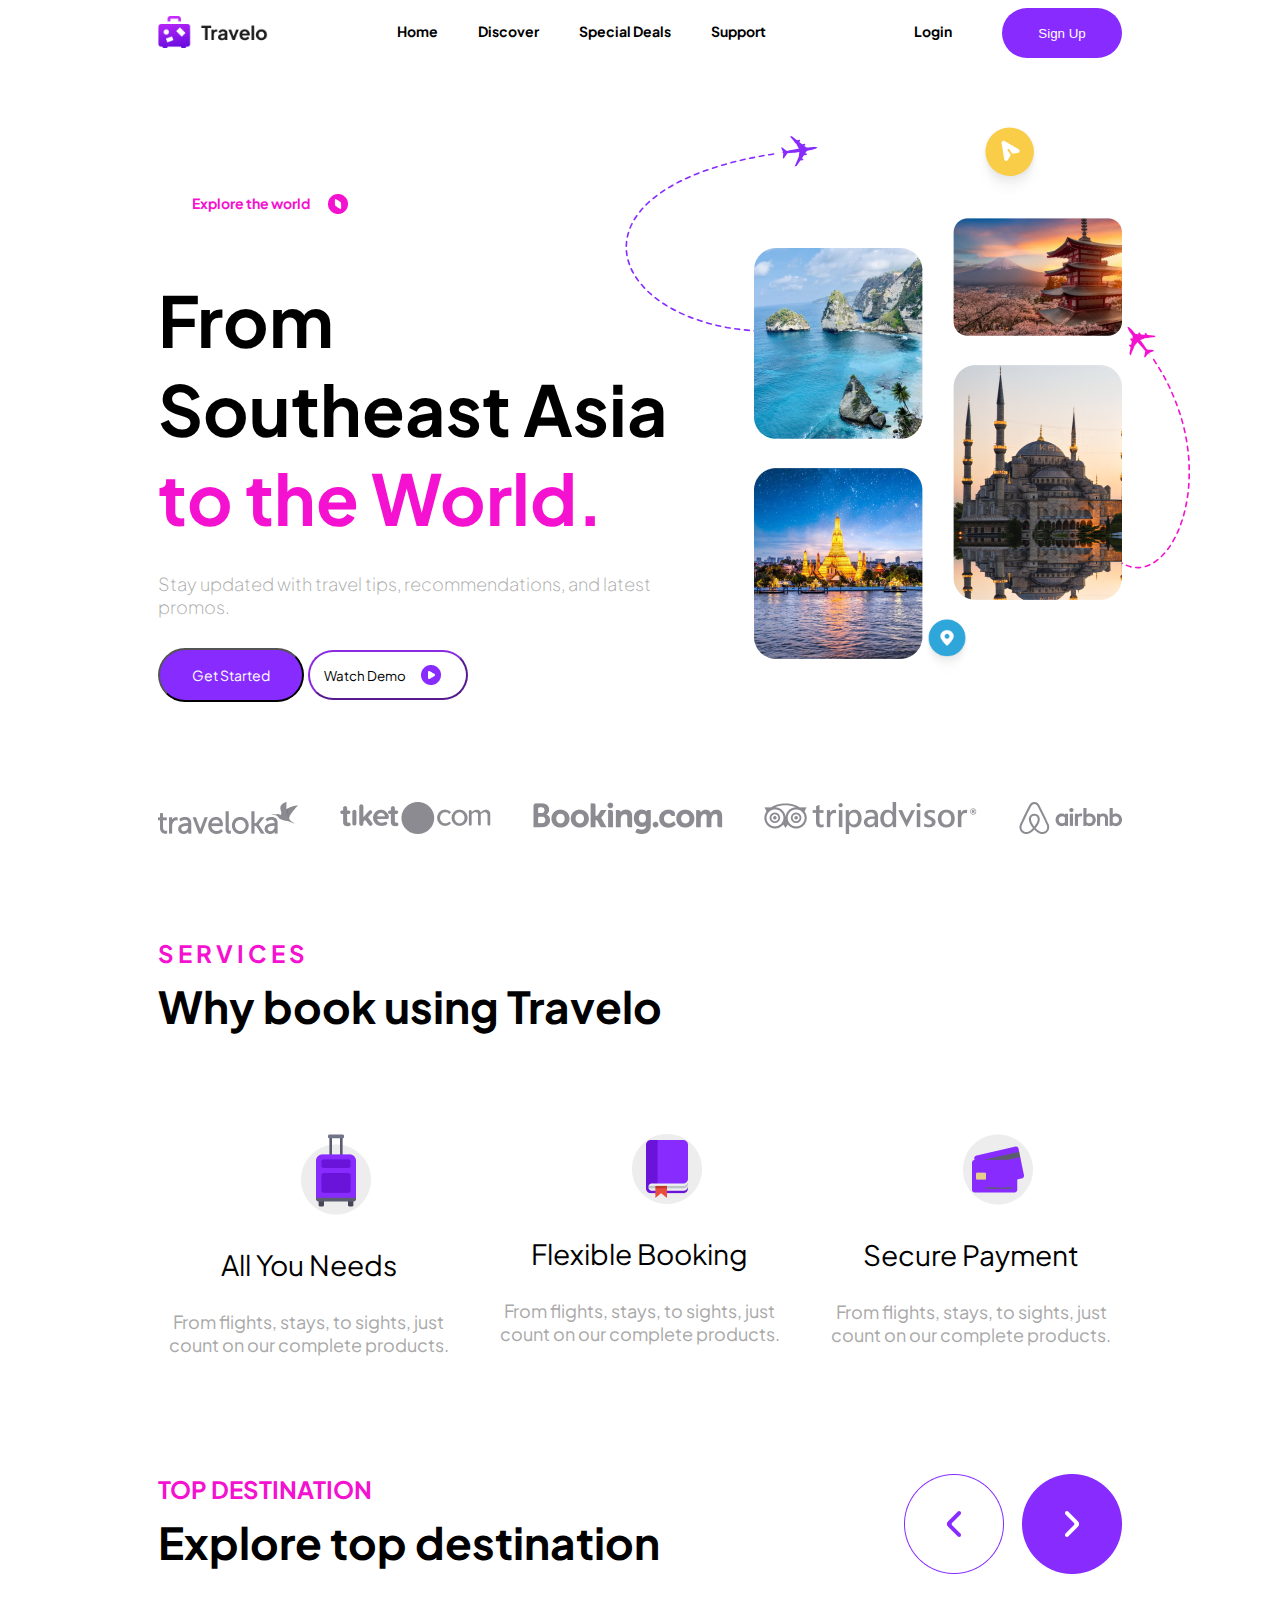
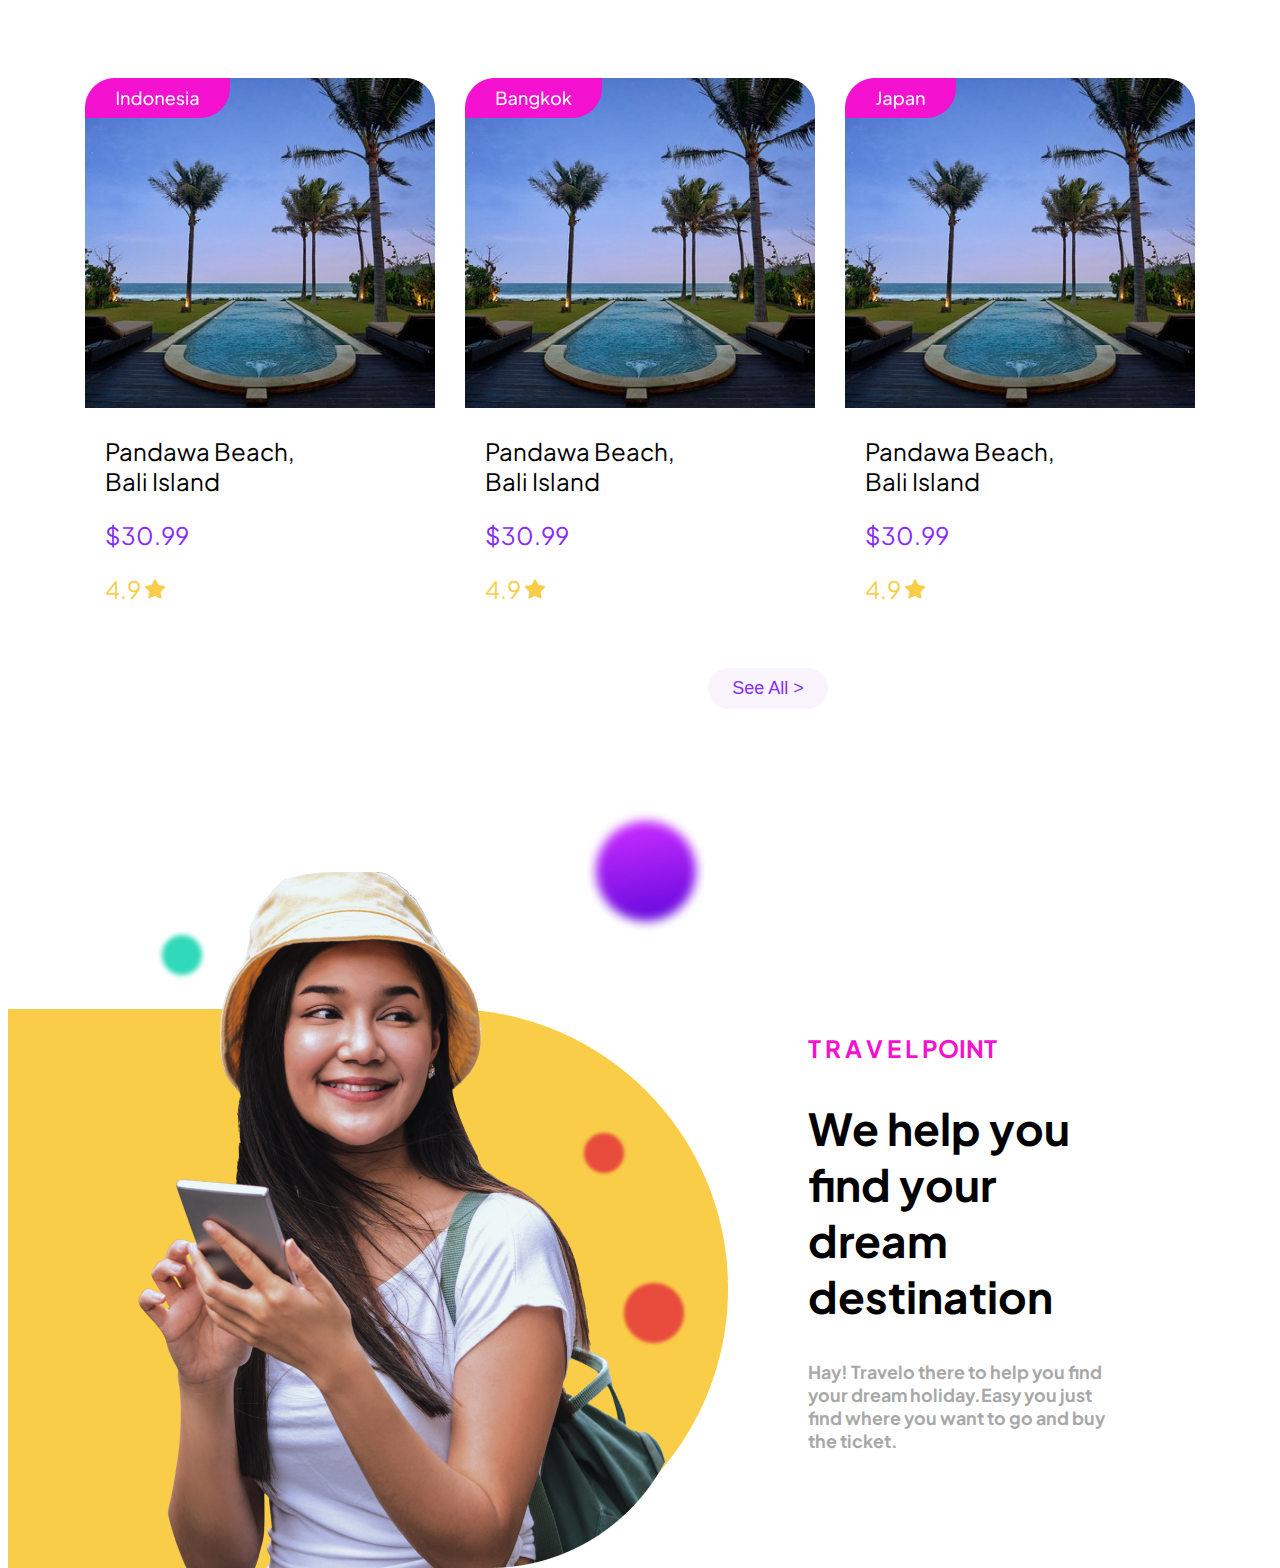
==== travaelo.html @ aadd6013 "first commit" ====
<!DOCTYPE html>

<html>

 <head>


  <link rel="preconnect" href="https://fonts.googleapis.com">
  <link rel="preconnect" href="https://fonts.gstatic.com" crossorigin>
  <link href="https://fonts.googleapis.com/css2?family=Plus+Jakarta+Sans:wght@500;600;700&display=swap" rel="stylesheet">

  <link rel="stylesheet" href="header.css">
  <link rel="stylesheet" href="first.css">


  <style>

    p{

      font-family: Plus Jakarta Sans;
    }


    

.img4{

margin-bottom: 25px;


}

.img5{

margin-bottom: 25px;
}

.box-imgs{

display: flex;
flex-direction: row;
position: relative;

}

.box{

display: flex;
flex-direction: row;
align-items: stretch;
justify-content: space-between;
margin-left: 150px;
margin-right: 150px;
margin-bottom: 100px;

}

.rect-right{

width: 169px;
margin-top: 40px;
margin-left: 30px;
z-index: 100;
}

.rect-left{

width: 169px;
margin-top: 70px;
z-index: 100;
}

.box-text{

display: flex;
flex-direction: column;
width: 535px;
}

.exp-the {
width: 219px;
height: 50px;
border-radius: 30px;
background-color: white;
font-family: Plus Jakarta Sans;
font-size: 14px;
color: rgba(244, 17, 207, 1);
padding-right: 40px;
font-weight: bold;
border-color: white;
border: none;
position: relative

 
}


.exp-img{
position: absolute;
padding-left: 170px;
padding-top: 16px;


}

.from-title{
font-family: Plus Jakarta Sans;
font-size: 70px;
margin-bottom: 0px;
}

.tay-text{
font-family: Plus Jakarta Sans;
font-size: 18px;
font-weight: 100;
color: rgba(168, 168, 168, 1);

}

.get-butt{
font-family: Plus Jakarta Sans;

color: white;
background-color: rgba(135, 43, 255, 1);
padding-top: 16px;
padding-bottom: 16px;
padding-left: 32px;
padding-right: 32px;
border-radius: 30px;
font-size: 14px;

}

.watch-butt{
font-family: Plus Jakarta Sans;

width: 160px;
height: 50px;
padding-right: 60px;
padding-left: 14px;
border-color: blueviolet;
position: relative;
border-radius: 30px;
background-color: white;
color: black;


}

.watch-img{
position: absolute;
padding-right: 400px;
margin-top: -2px;
padding-left: 15px;
}

.world{

 color: rgba(244, 17, 207, 1);
 margin-top: 0px;
 margin-bottom: 0px;


}

.fly{

position: absolute;
width: 650px;
right: -130px;
bottom: -10px;
z-index: 0;
}

.position{
position: absolute;
width: 50px;
top: 440px;
right: 150px;

}











.nav-2{
  display: flex;
  flex-direction: row;
  margin-left: 150px;
  margin-right: 150px;
  justify-content: space-between;
  margin-bottom: 100px;

}

.nav-3{
  margin-left: 150px;
  margin-right: 150px;
}
.services{
  font-family: Plus Jakarta Sans;
  color: rgba(244, 17, 207, 1);
  font-size: 24px;
  margin-bottom: 10px;


}
.book{
  font-family: Plus Jakarta Sans;
  font-size: 44px;
  margin-top: 0px;

}

.containers{
  display: flex;
  flex-direction: row;
  margin-right: 150px;
  margin-left: 150px;
  justify-content: center;
  align-items: stretch;
  background-color: white;
  margin-top: 100px;
}

.container-2{
  margin-right: 30px;
  margin-left: 30px;
}

.p1{
  font-size: 28px;
  text-align: center;
}
.p2{
  font-size: 18px;
  color: rgba(168, 168, 168, 1);
  text-align: center;

}
.im1{
  margin-left: 142.5px;
}
.nav-4{
  display: flex;
  flex-direction: row;
  justify-content: space-between;
  margin-right: 150px;
  margin-left: 150px;
  margin-top: 100px;
}
.top{
  font-family: Plus Jakarta Sans;
  font-size: 24px;
  color:rgba(244, 17, 207, 1);
  margin-top: 0px;
  margin-bottom: 10px;
}
.explore{
  font-family: Plus Jakarta Sans;
  font-size: 44px;
  margin-top: 0px;
  margin-bottom: 0px;
}

.p3{
  font-size: 24px;
  text-align: start;
  margin-right: 133.9px;
  margin-left: 20px;
  
}
.p4{
  font-size: 24px;
  color:  rgba(135, 43, 255, 1);
  margin-left: 20px;


}
.p5{
  color:  rgba(250, 205, 73, 1);
  position: relative;
  font-size: 24px;
  margin-left: 20px;

}

.See-all{
  
  color:rgba(135, 43, 255, 1);
  background-color: rgba(249, 244, 255, 1);
  width: 120px;
  padding-top: 10px;
  padding-bottom: 10px;
  padding-right: 10px;
  padding-left: 10px;
  border-radius: 30px;
  margin-left: 550px;
  font-size: 18px;
  border: none;
}

.nav-5{
  margin-right: 150px;
  margin-left: 150px;
  margin-top: 40px;
  margin-bottom: 200px;
  
}



.middle-box{
  display: flex;
  flex-direction: row;
  margin-top: 300px;
}

.tssawer{
  position: relative;
  z-index: 1;
}
.tsswira-1{
  position: absolute;
  z-index: 1;
  top: -80px;
  right: -200px;
}
.tsswira-2{
  position: absolute;
  z-index: 1;
  top:-200px ;
  right:-700px ;
}


.tsswira-3{
  position: absolute;
  z-index: 1;
  top: -137px;
  right: -680px;
}

.tsswira-4{
  position: absolute;
  z-index: 1;
  top: 120px;
  right: -620px;
}
.tsswira-5{
  position: absolute;
  z-index: 1;
  top: 270px;
  right: -680px;
}


.tsswira-6{
  position: absolute;
  z-index: 0;
}

.paragraphe{
  z-index: 2;
  margin-right: 150PX;
  padding-left: 800px;
  top: -1000px;

}

.travel-point{
  font-family: Plus Jakarta Sans;
  font-size: 24px;
  color: rgba(244, 17, 207, 1);
}

.we-help{
  font-family: Plus Jakarta Sans;
  font-size: 44px;

}

.travelo-there{
  font-family: Plus Jakarta Sans;
  font-size: 17.84px;
  color: rgba(168, 168, 168, 1);

}








  </style>

 </head>


 <body>




  <nav class="nav"> 


    <div class="right">

      <img class="logo" src="New folder/Frame 1.png">

    </div>


    <div class="middle">

      <p class="p-middle">Home</p>
      <p class="p-middle">Discover</p>
      <p class="p-middle">Special Deals</p>
      <p class="p-middle">Support</p>

    </div>



    <div class="left">

      <p class="p-middle">Login</p>
      <button class="sign-button">Sign Up</button>

    </div>

  </nav>











    <div class="box">

      <div class="box-text">

        <button class="exp-the">Explore the world </button> 
        <img class="exp-img"  src="travelo/assets/images/Vector.png">

        <h1 class="from-title">From Southeast Asia <p class="world">to the World.</p> </h1>

        <h5 class="tay-text">Stay updated with travel tips, recommendations, and latest promos.</h2>

        <div>
          <button class="get-butt">Get Started</button>
          <button class="watch-butt">Watch Demo<img class="watch-img" src="travelo/assets/images/Vector (1).png"></button>
        </div>


      </div>

      <div class="box-imgs">

        <img class="fly" src="travelo/assets/images/Image 02.svg">
        <img class="position" src="travelo/assets/images/Maps.png">

        <div class="rect-left">
          <img class="img4" src="travelo/assets/images/Rectangle 4.png" >
          <img class="img3" src="travelo/assets/images/Rectangle 3.png" >
        </div>
       

        <div class="rect-right">
          <img class="img5" src="travelo/assets/images/Rectangle 5.png" >
          <img class="img2" src="travelo/assets/images/Rectangle 2.png" >
        </div>
  
      </div>

    </div>













    <nav class="nav-2">

      <div > <img src="travelo/assets/images/Traveloka.png" ></div>
      <div > <img src="travelo/assets/images/tiket.com.png" ></div>
      <div > <img src="travelo/assets/images/Booking.png" ></div>
      <div > <img src="travelo/assets/images/Tripadvisor.png" ></div>
      <div > <img src="travelo/assets/images/Airbnb.png" ></div>

    </nav>

    <nav class="nav-3">

      <h4 class="services">S E R V I C E S</h4>
      <h3 class="book">Why book using Travelo</h3>

    </nav>

    <div class="containers">

      <div class="container-1">
        <div><img class="im1" src="travelo/assets/images/Group 2.png"></div>
        <div class="div-p1"><p class="p1">All You Needs</p></div>
        <div class="div-p2"><p class="p2">From flights, stays, to sights, just count on our complete products.</p></div>
      </div>

      <div class="container-2">
        <div><img class="im1" src="travelo/assets/images/Group 3.png"></div>
        <div class="div-p1"><p class="p1">Flexible Booking</p></div>
        <div class="div-p2"><p class="p2">From flights, stays, to sights, just count on our complete products.</p></div>
      </div>

      <div>
        <div class="container-3"><img class="im1" src="travelo/assets/images/Group 4.png"></div>
        <div class="div-p1"><p class="p1">Secure Payment</p></div>
        <div class="div-p2"><p class="p2">From flights, stays, to sights, just count on our complete products.</p></div>
      </div>

    </div>


    <nav class="nav-4">

      <div>
        <h4 class="top">TOP DESTINATION</h4>
        <h3 class="explore">Explore top destination</h3>
      </div>

      <div> <img src="travelo/assets/images/Frame 19.png"></div>

    </nav>




    <div class="containers">

      <div class="">
        <div> <img class="" src="travelo/assets/images/Frame 24.png"> </div>
        <div> <p class="p3">Pandawa Beach, Bali Island</p> </div>
        <div> <p class="p4">$30.99</p> </div>
        <div> <p class="p5">4.9  <img class="nejma" src="travelo/assets/images/Vector9.png"></p></div>
      </div>

      <div class="container-2">
        <div><img class="" src="travelo/assets/images/Frame 24 (1).png"> </div>
        <div> <p class="p3">Pandawa Beach, Bali Island</p> </div>
        <div> <p class="p4">$30.99</p> </div>
        <div> <p class="p5">4.9  <span><img class="nejma" src="travelo/assets/images/Vector9.png"></span></p></div>

      </div>

      <div>
        <div> <img class="" src="travelo/assets/images/Frame 24 (2).png"> </div>
        <div> <p class="p3">Pandawa Beach, Bali Island</p> </div>
        <div> <p class="p4">$30.99</p> </div>
        <div> <p class="p5">4.9  <img class="nejma" src="travelo/assets/images/Vector9.png"></p></div>
        

      </div>

      

    </div>


    <nav class="nav-5"> 

      <button class="See-all">See All  &gt; </button>

    </nav>


    <div class="middle-box">

      <div class="tssawer">

        <img class="tsswira-1" src="travelo/assets/images/Ellipse 4.png">
        <img class="tsswira-2" src="travelo/assets/images/Ellipse 7.png">
        <img class="tsswira-3" src="travelo/assets/images/asian-woman-traveller-solo-travel-using-smartphone-isolated-cutout-transparent-background-png 1.png">
        <img class="tsswira-4" src="travelo/assets/images/Ellipse 5.png">
        <img class="tsswira-5" src="travelo/assets/images/Ellipse 6.png">
        <img class="tsswira-6" src="travelo/assets/images/Rectangle 7.png">

      </div>
        
      <div class="paragraphe">

        <h3 class="travel-point">T R A V E L  POINT </h3>
        <h2 class="we-help">We help you find your dream destination</h2>
        <h5 class="travelo-there">Hay! Travelo there to help you find your dream holiday.Easy you just find where you want to go and buy the     ticket.</h5>

      </div>

    </div>
    
   
  
  
   
  
  
 </body>



</html>
---- header.css ----
.nav{

  display: flex;
  flex-direction: row;
  justify-content: space-between;
  margin-bottom: 120px;

}

.middle{

  display: flex;
  flex-direction: row;
  justify-content: space-between;

}

.left{
  display: flex;
  flex-direction: row;
  margin-right: 150px;
}

.p-middle{
  margin-left: 20px;
  margin-right: 20px;
  font-size: 14px;
  font-weight: bold;
}

.right{
  margin-left: 150px;
}

.sign-button{
  background-color:  rgba(135, 43, 255, 1);
  border-radius: 30px;
  width: 120px;
  height: 50px;
  padding-left: 14px;
  padding-right: 14px;
  padding-bottom: 10px;
  padding-top: 10px;
  color: white;
  margin-left: 30px;
  border: none;

}

.logo{
  width: 110px;
  padding-top: 8px;
}
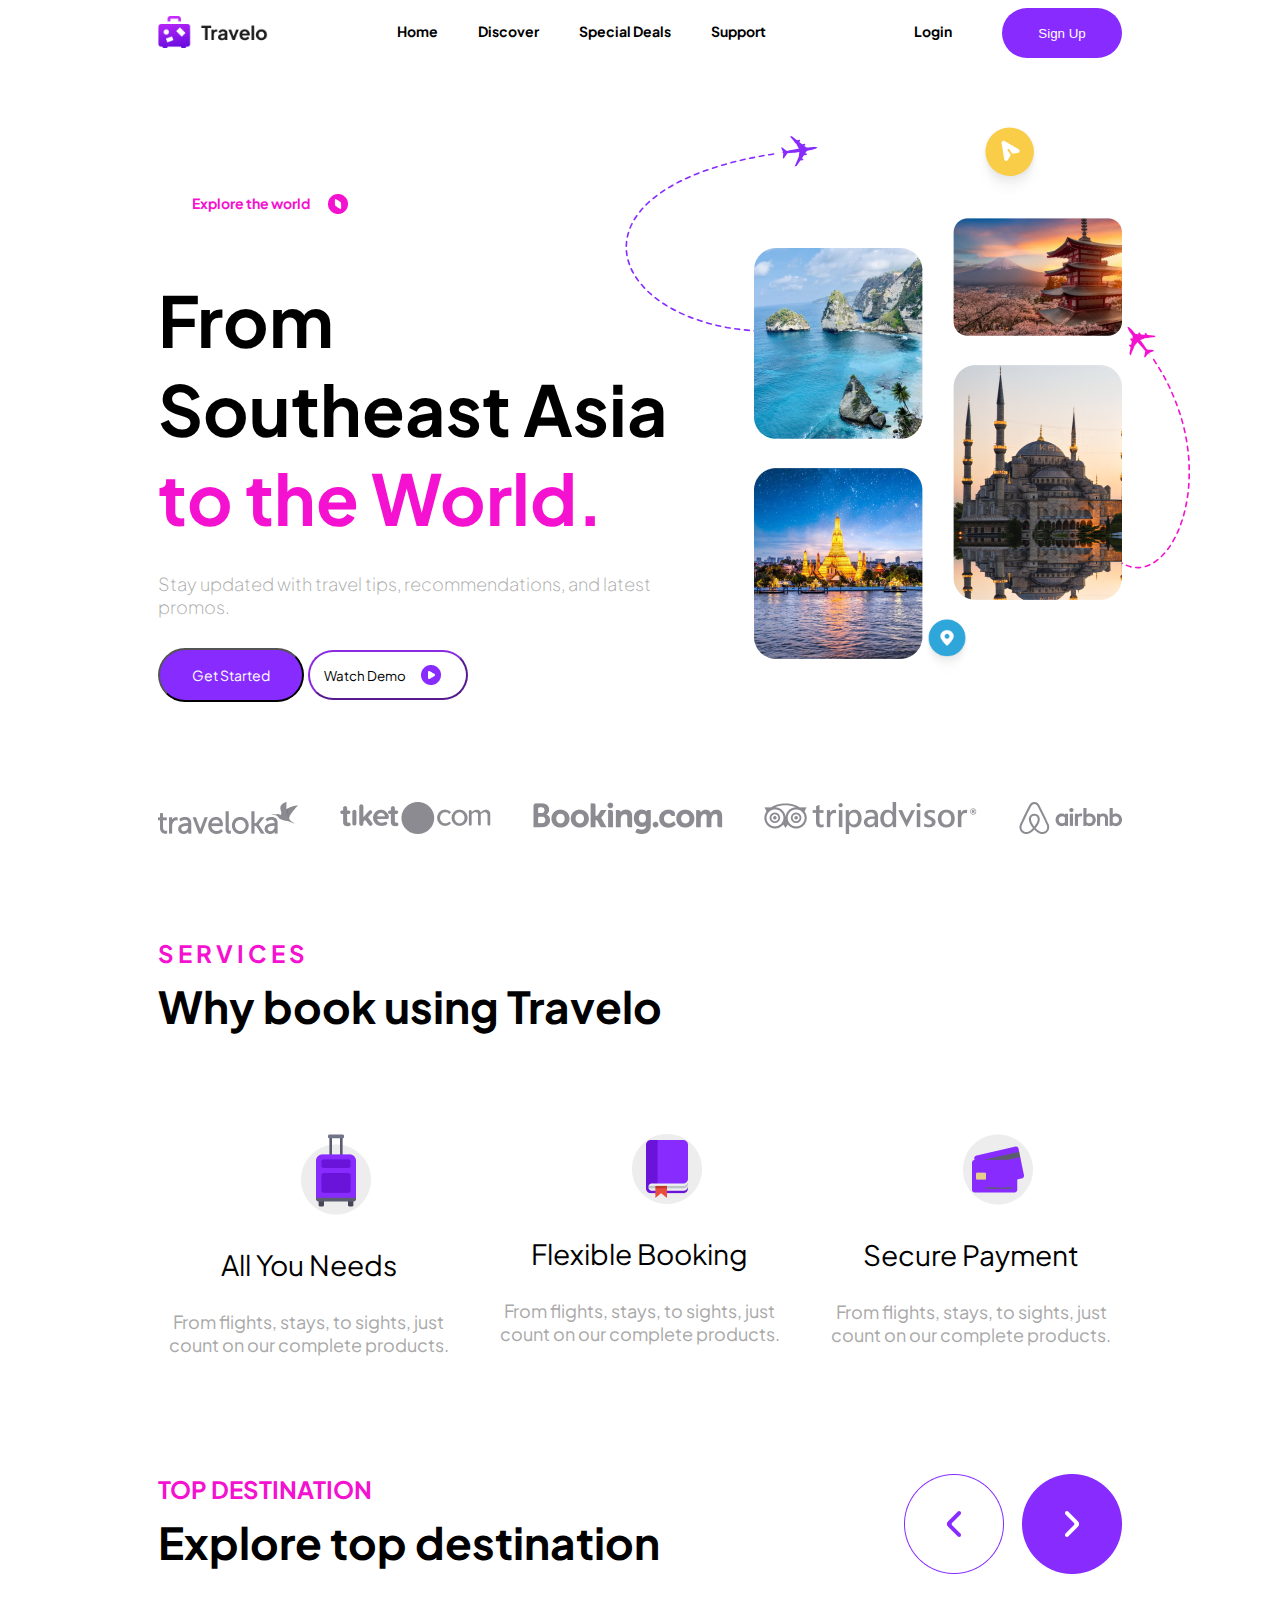
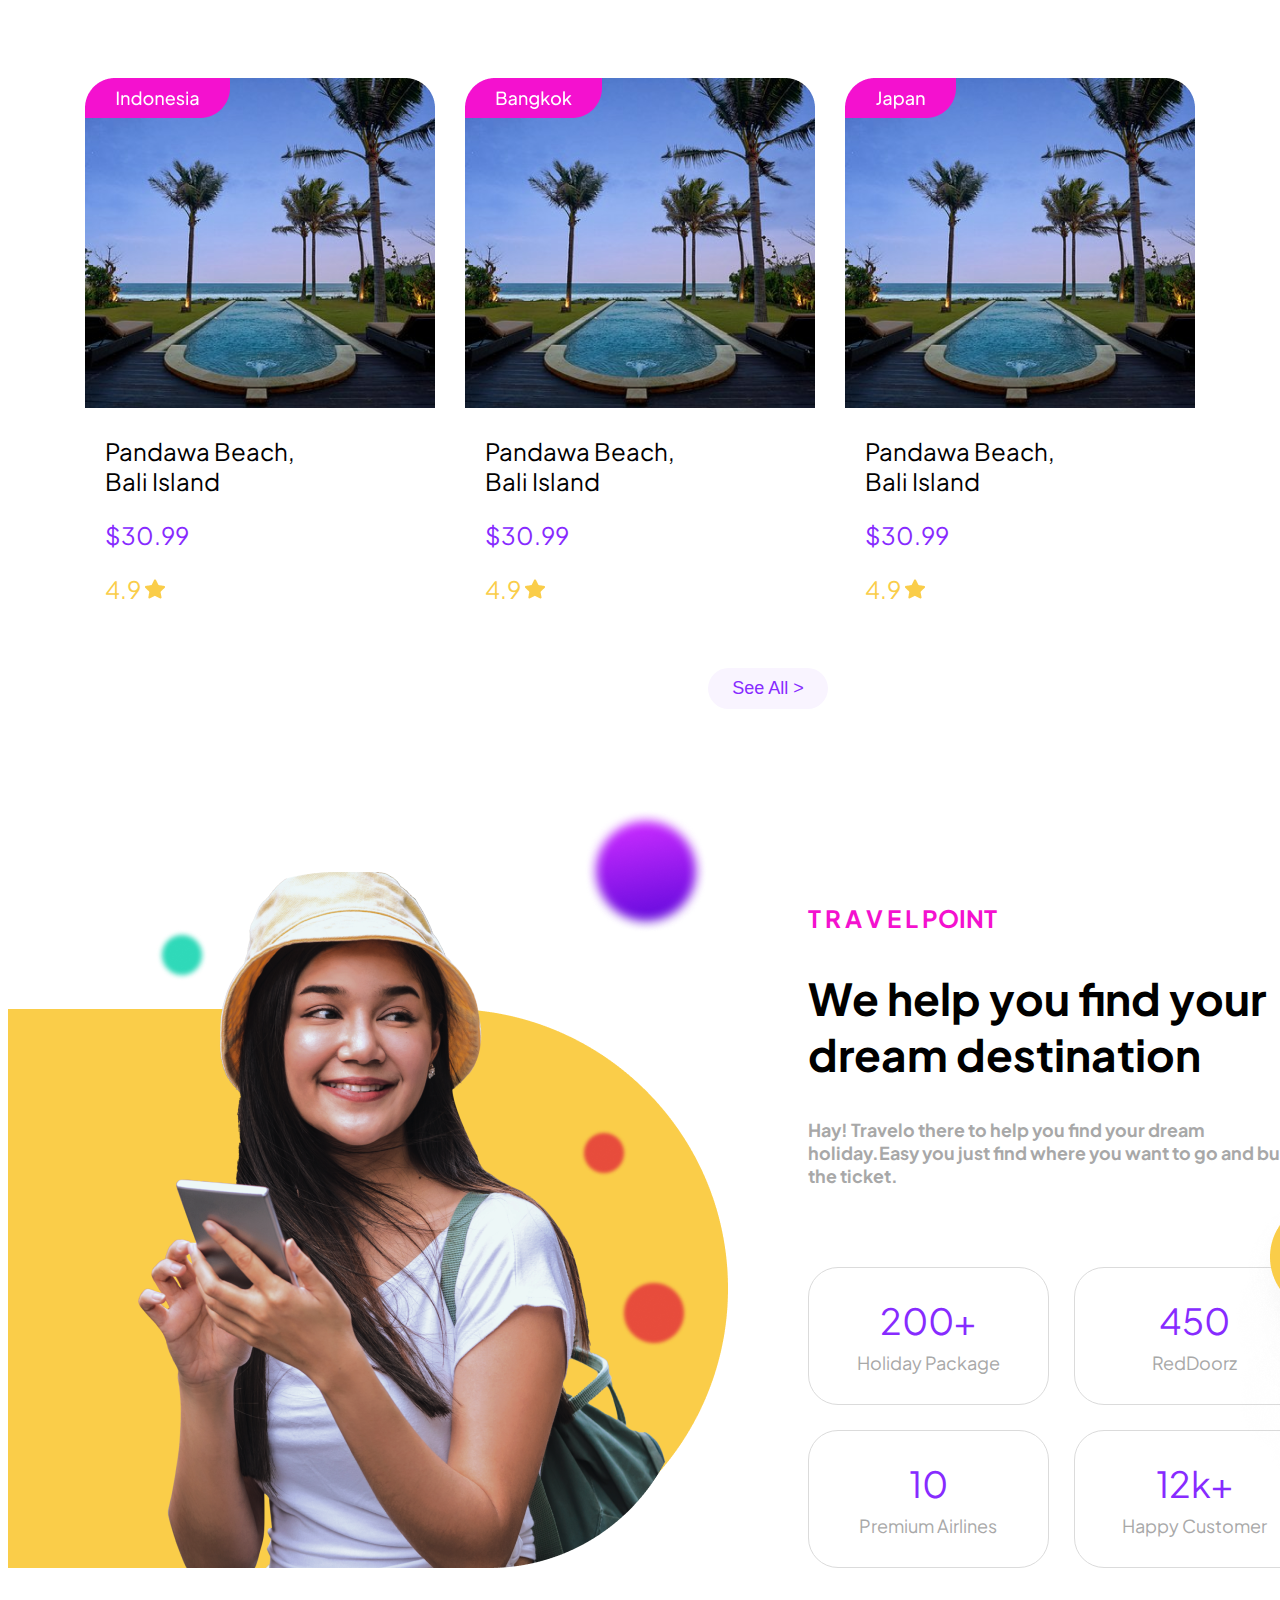
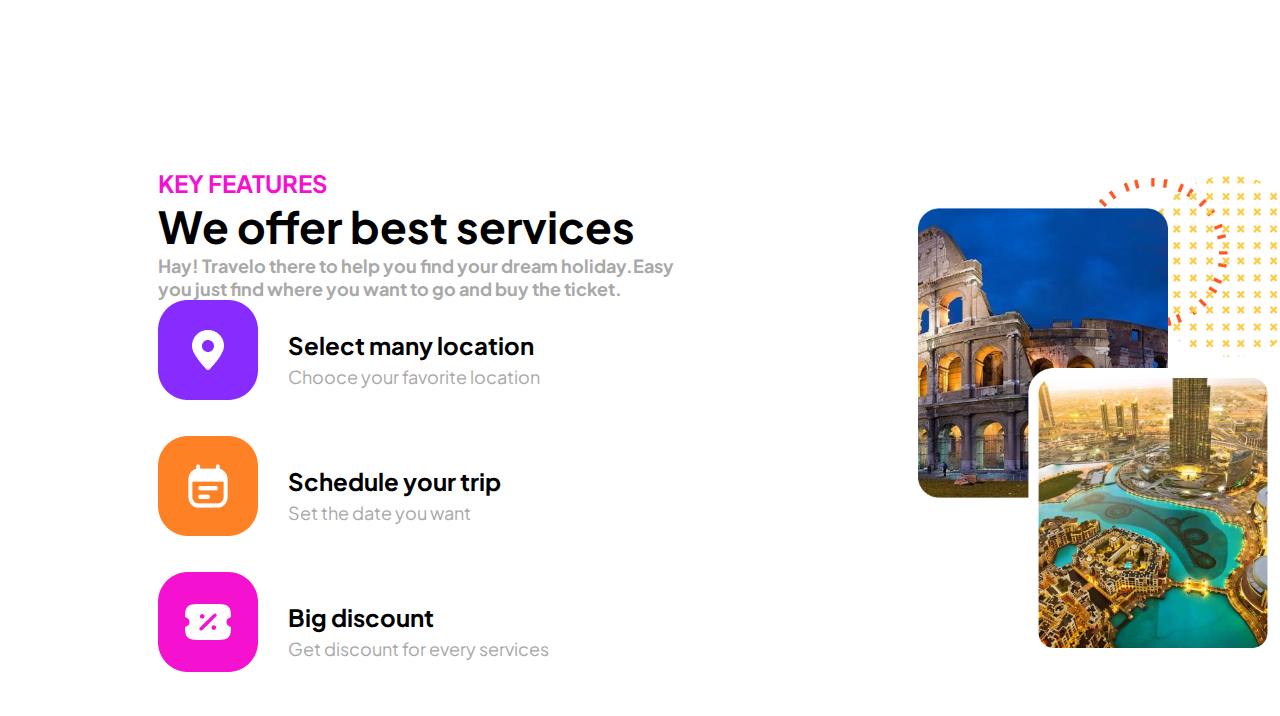
==== commit 9ee411c2: "commit" ====
--- a/travaelo.html
+++ b/travaelo.html
@@ -371,7 +371,7 @@
   z-index: 2;
   margin-right: 150PX;
   padding-left: 800px;
-  top: -1000px;
+  margin-top: -130px;
 
 }
 
@@ -394,6 +394,147 @@
 
 }
 
+.para-gap{
+  display: grid;
+  grid-template-columns: 1fr 1fr;
+  width: 506.8px;
+  column-gap: 25px;
+  row-gap: 25px;
+  border-color: aqua;
+  margin-top: 80px;
+  position: relative;
+
+  
+} 
+
+.number{
+  font-family: Plus Jakarta Sans;
+  color: rgba(135, 43, 255, 1);
+  font-size: 36px;
+  text-align: center;
+  margin-bottom: 8px;
+  margin-top: 30px;
+
+}
+
+.under-number{
+  font-family: Plus Jakarta Sans;
+  color: rgba(168, 168, 168, 1);
+  font-size: 18px;
+  text-align: center;
+  margin-top: 0px;
+  margin-bottom: 30px;
+
+}
+
+.border-color{
+ border: 1px solid;
+ border-radius: 30px;
+ border-color: rgb(219, 219, 219);
+}
+
+.frame-50{
+  position: absolute;
+  right: -150px;
+  top: -85px;
+}
+
+
+
+
+
+.middle-2-box{
+  display: flex;
+  flex-direction: row;
+  margin-left: 150px;
+  margin-top: 200px;
+}
+.middle-2-box-1{
+  width: 520px;
+  margin-right: 100px;
+}
+
+.offer{
+  display: flex;
+  flex-direction: row;
+  margin-bottom: 30px;
+}
+.first-offer{
+  font-size: 24px;
+  font-weight: bold;
+  margin-top: 30px;
+  margin-bottom: 5px;
+  text-align: start;
+
+}
+.second-offer{
+  font-size: 18px;
+  color: rgba(168, 168, 168, 1);
+  margin-top: 0px;
+  margin-left: 30px;
+  text-align: start;
+  margin-left: 0px;
+
+}
+.offer-img{
+  margin-right: 30px;
+}
+.key{
+  font-family: Plus Jakarta Sans;
+  color:  rgba(244, 17, 207, 1);
+  font-size: 24px;
+  margin-top: 0px;
+  margin-bottom: 0px;
+}
+.we{
+  font-family: Plus Jakarta Sans;
+  font-size: 44px;
+  margin-top: 0px;
+  margin-bottom: 0px;
+}
+.hay{
+  font-family: Plus Jakarta Sans;
+  color:  rgba(168, 168, 168, 1);
+  font-size: 18px;
+  margin-top: 0px;
+  margin-bottom: 0px;
+
+
+}
+
+
+.middle-2-box-2{
+  position: relative;
+}
+.group{
+position: absolute;
+right: -450px;
+top: 10px;
+width: 150px;
+}
+.clip{
+  position: absolute;
+  right:-580px ;
+  top: 0px;
+  width: 256px;
+
+}
+.rect-8{
+  position: absolute;
+  right: -390px;
+  top: 40px;
+  width: 250px;
+  height: 290px;
+
+}
+.rect-9{
+  position: absolute;
+  right: -500px;
+  top: 200px;
+  width: 250px;
+  height: 290px;
+
+}
 
 
 
@@ -613,6 +754,66 @@
         <h2 class="we-help">We help you find your dream destination</h2>
         <h5 class="travelo-there">Hay! Travelo there to help you find your dream holiday.Easy you just find where you want to go and buy the     ticket.</h5>
 
+        <div class="para-gap">
+
+          <div class="border-color">  <p class="number">200+</p>  <p class="under-number">Holiday Package</p>  </div>
+          <div class="border-color">  <p class="number">450</p>  <p class="under-number">RedDoorz</p> </div>
+          <div class="border-color">  <p class="number">10</p>  <p class="under-number">Premium Airlines</p> </div>
+          <div class="border-color">  <p class="number">12k+</p>  <p class="under-number">Happy Customer</p> </div>
+          <img class="frame-50" src="travelo/assets/images/Frame 50.png" >
+
+        </div>
+
+      </div>
+
+    </div>
+
+
+
+
+
+
+
+
+
+
+
+
+
+
+    <div class="middle-2-box">
+
+      <div class="middle-2-box-1">
+
+        <h3 class="key">KEY FEATURES</h3>
+        <h2 class="we">We offer best services</h2>
+        <h5 class="hay">Hay! Travelo there to help you find your dream holiday.Easy you just find where you want to go and buy the ticket.</h5>
+
+        <div class="offer">
+          <div class="offer-img"> <img src="travelo/assets/images/Frame 52.png"> </div>
+          <div> <p class="first-offer">Select many location</p> <p class="second-offer">Chooce your favorite location </p> </div>
+        </div> 
+
+        <div class="offer">
+          <div class="offer-img"> <img src="travelo/assets/images/Frame 53.png"> </div>
+          <div> <p class="first-offer">Schedule your trip</p> <p class="second-offer">Set the date you want</p> </div>
+        </div>
+
+        <div class="offer">
+          <div class="offer-img"> <img src="travelo/assets/images/Frame 54.png"></div>
+          <div> <p class="first-offer">Big discount</p> <p class="second-offer">Get discount for every services</p> </div>
+        </div>
+
+
+      </div>
+
+      <div class="middle-2-box-2">
+
+        <img class="group" src="travelo/assets/images/Group.png">
+        <img class="clip" src="travelo/assets/images/Clip path group.png">
+        <img class="rect-8" src="travelo/assets/images/Rectangle 8.png">
+        <img class="rect-9" src="travelo/assets/images/Rectangle 9.png">
+       
       </div>
 
     </div>
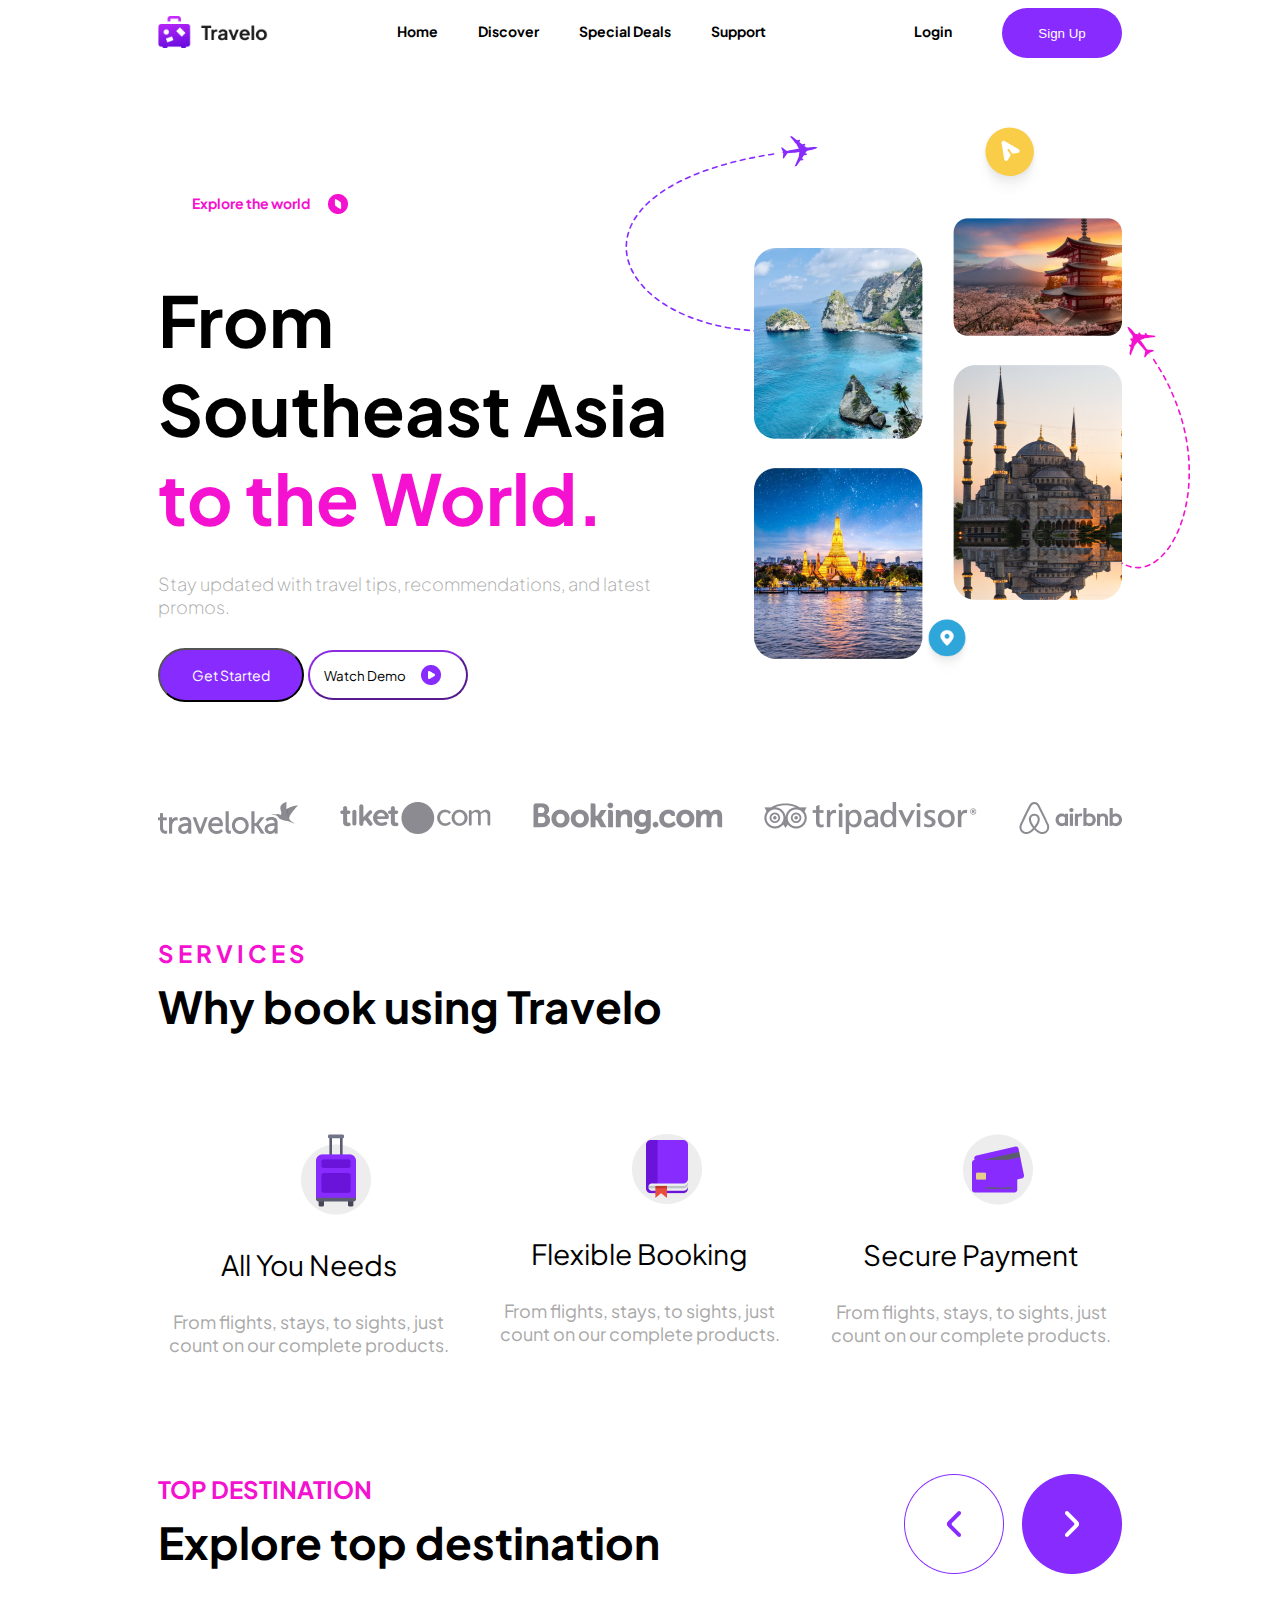
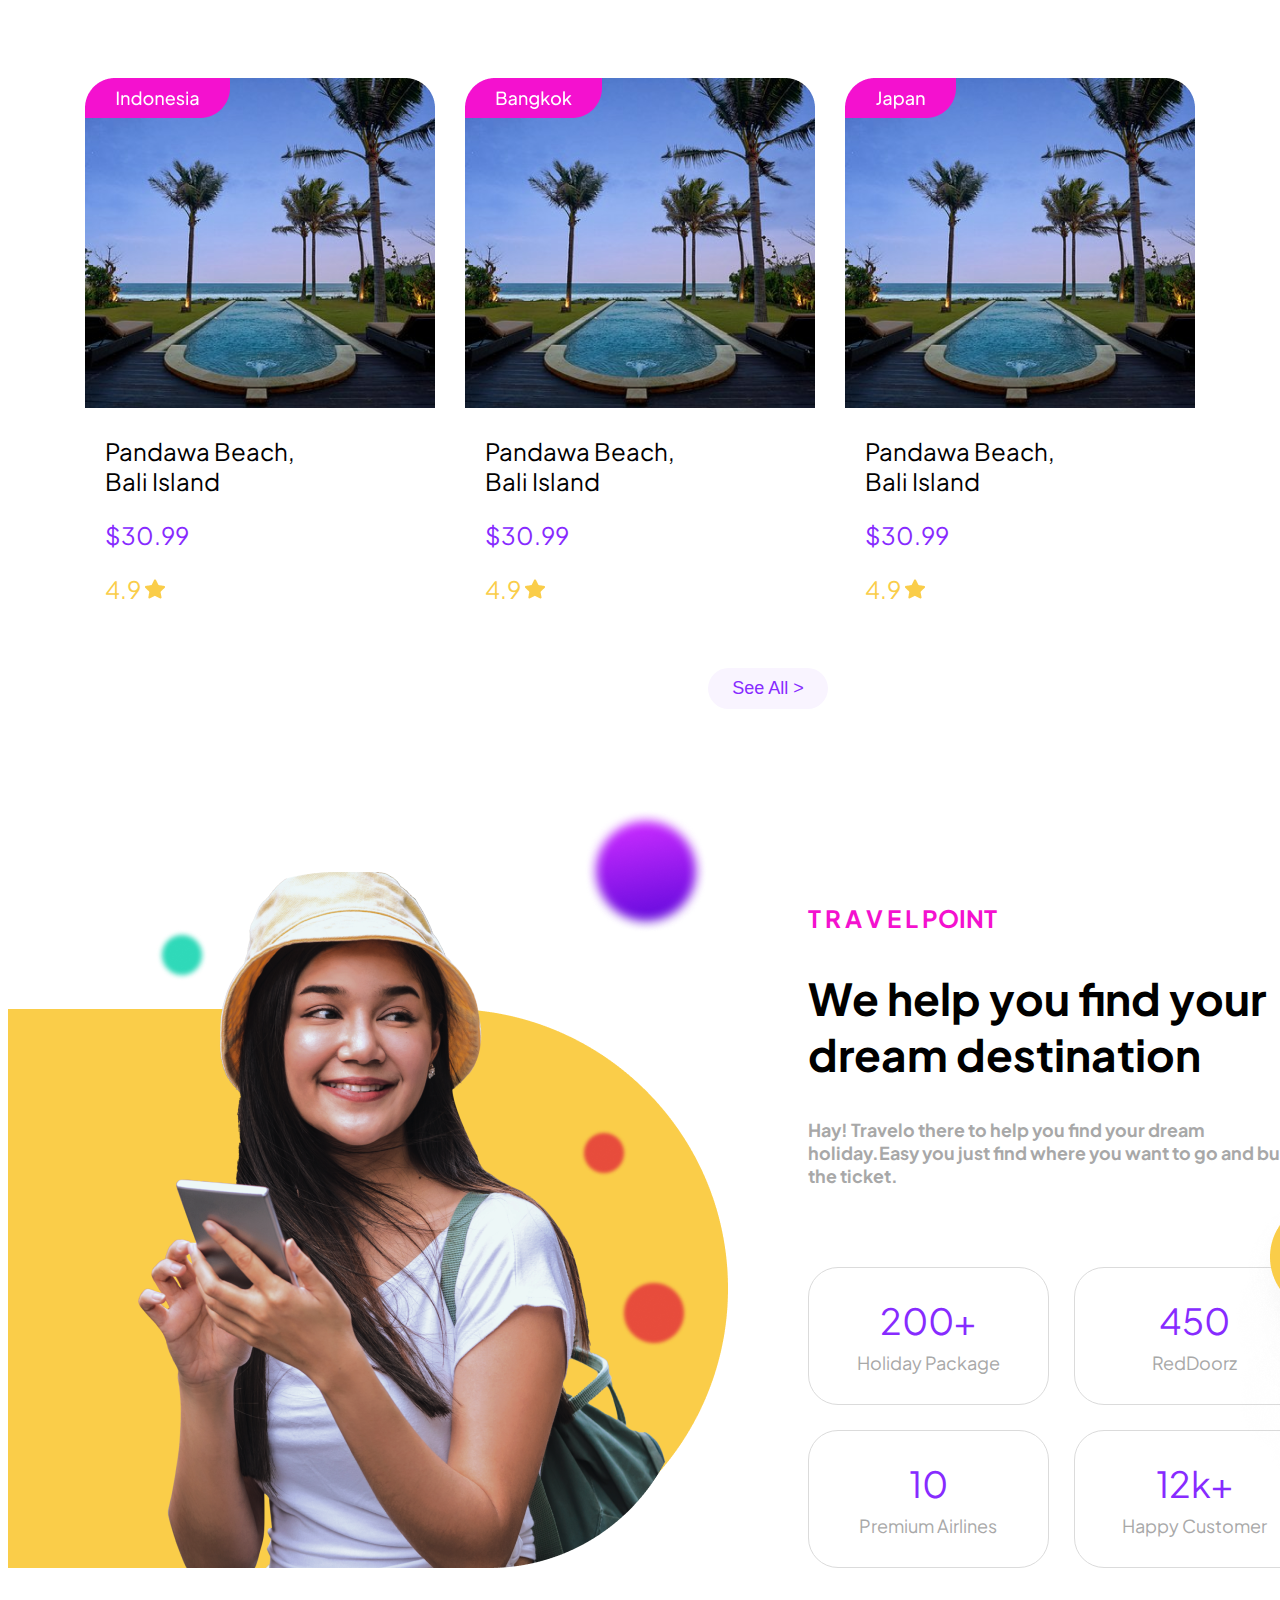
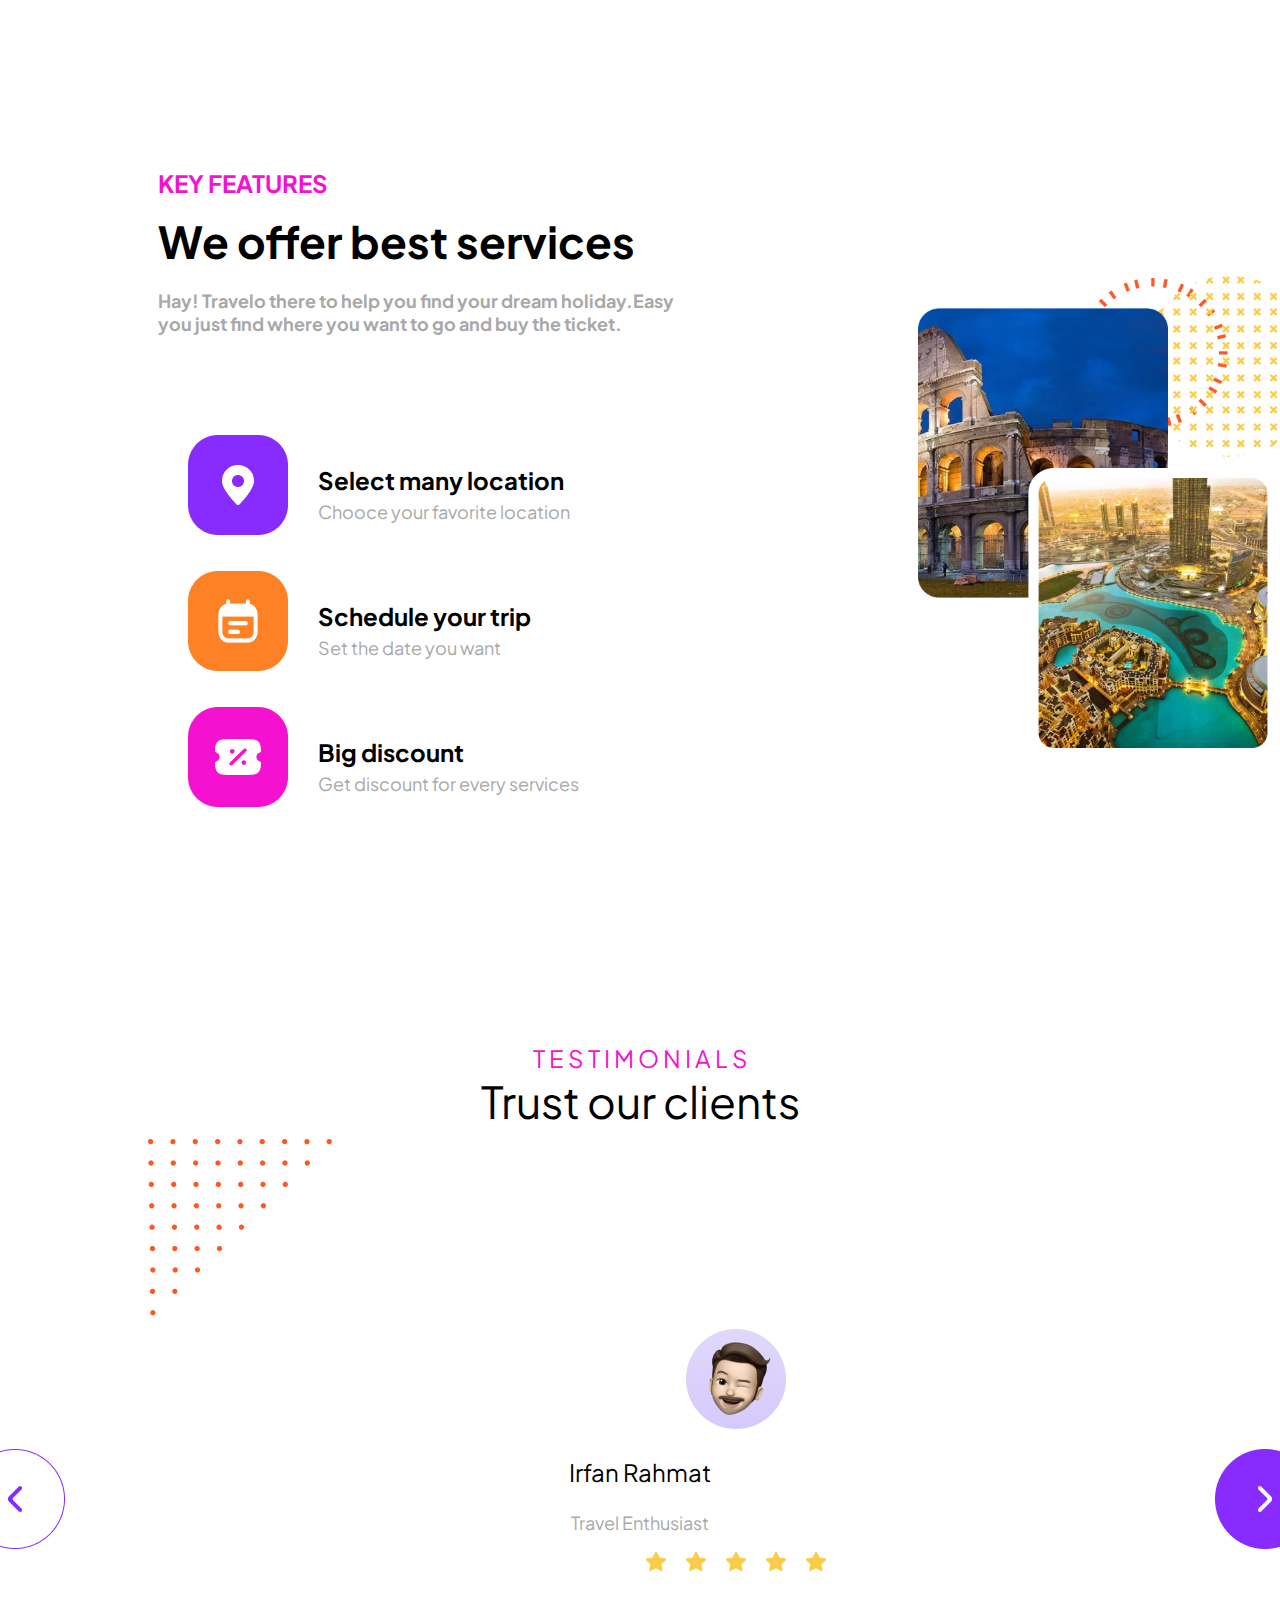
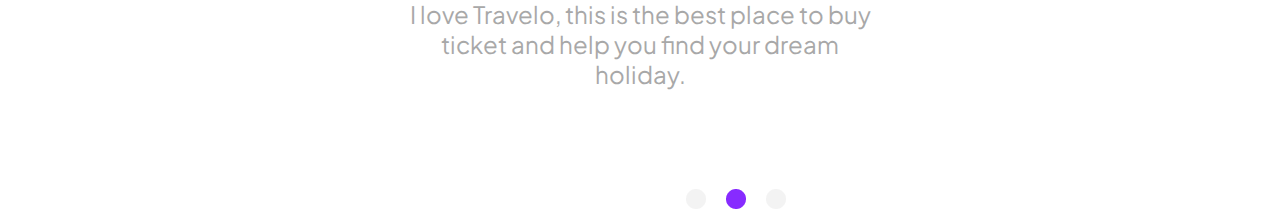
==== commit a04f0a5d: "commit" ====
--- a/travaelo.html
+++ b/travaelo.html
@@ -448,16 +448,19 @@
   flex-direction: row;
   margin-left: 150px;
   margin-top: 200px;
+  margin-bottom: 200px;
 }
 .middle-2-box-1{
   width: 520px;
   margin-right: 100px;
+  
 }
 
 .offer{
   display: flex;
   flex-direction: row;
   margin-bottom: 30px;
+  margin-left: 30px;
 }
 .first-offer{
   font-size: 24px;
@@ -484,13 +487,13 @@
   color:  rgba(244, 17, 207, 1);
   font-size: 24px;
   margin-top: 0px;
-  margin-bottom: 0px;
+  margin-bottom: 15px;
 }
 .we{
   font-family: Plus Jakarta Sans;
   font-size: 44px;
   margin-top: 0px;
-  margin-bottom: 0px;
+  margin-bottom: 20px;
 }
 .hay{
   font-family: Plus Jakarta Sans;
@@ -498,6 +501,7 @@
   font-size: 18px;
   margin-top: 0px;
   margin-bottom: 0px;
+  margin-bottom: 100px;
 
 
 }
@@ -505,6 +509,7 @@
 
 .middle-2-box-2{
   position: relative;
+  margin-top: 100px;
 }
 .group{
 position: absolute;
@@ -534,6 +539,71 @@
   width: 250px;
   height: 290px;
 
+}
+.TESTIMONIALS{
+  color: rgba(244, 17, 207, 1);
+  font-size: 24px;
+  text-align: center;
+  margin-bottom: 0px;
+  
+}
+.Trust-our-clients{
+  font-size: 44px;
+  text-align: center;
+  margin-top: 0px;
+  margin-bottom: 200px;
+}
+.trust{
+  margin-right: 200px;
+  margin-left: 200px;
+  margin-top: 100px;
+  position: relative;
+}
+.ghmz{
+  margin-right: 478px;
+  margin-left: 478px;
+}
+.irfan{
+  font-size: 24px;
+  text-align: center;
+}
+.travel{
+  color: rgba(168, 168, 168, 1);
+  font-size: 18px;
+  text-align: center;
+
+}
+.frame-62{
+  margin-right: 438px;
+  margin-left: 438px;
+
+}
+.i-love{
+  color: rgba(168, 168, 168, 1);
+  font-size: 24px;
+  text-align: center;
+  margin-right: 200px;
+  margin-left: 200px;
+  margin-bottom: 100px;
+}
+.frame-17{
+  position: absolute;
+  top: 120px;
+  left: 1007px;
+}
+.frame-18{
+  position: absolute;
+  top: 120px;
+  right:1007px ;
+}
+.frame-65{
+  margin-right:478.4px ;
+  margin-left:478.4px ;
+}
+.Graphic-Elements{
+  position: absolute;
+  top: -190px;
+  left: -60px;
 }
 
 
@@ -817,9 +887,25 @@
       </div>
 
     </div>
+
+
+    <p class="TESTIMONIALS">T E S T I M O N I A L S</p>
+    <p class="Trust-our-clients">Trust our clients</p>
     
    
-  
+      <div class="trust">
+
+        <img class="ghmz" src="travelo/assets/images/Ellipse 8.png">
+        <p class="irfan">Irfan Rahmat</p>
+        <p class="travel">Travel Enthusiast</p>
+        <img class="frame-62" src="travelo/assets/images/Frame 62.png">
+        <p class="i-love">I love Travelo, this is the best place to buy ticket and help you find your dream holiday.</p>
+        <img class="frame-17" src="travelo/assets/images/Frame 17.png">
+        <img class="frame-18" src="travelo/assets/images/Frame 18.png">
+        <img class="frame-65" src="travelo/assets/images/Frame 65.png">
+        <img class="Graphic-Elements" src="travelo/assets/images/Graphic_Elements.png">
+
+      </div>
   
    
   
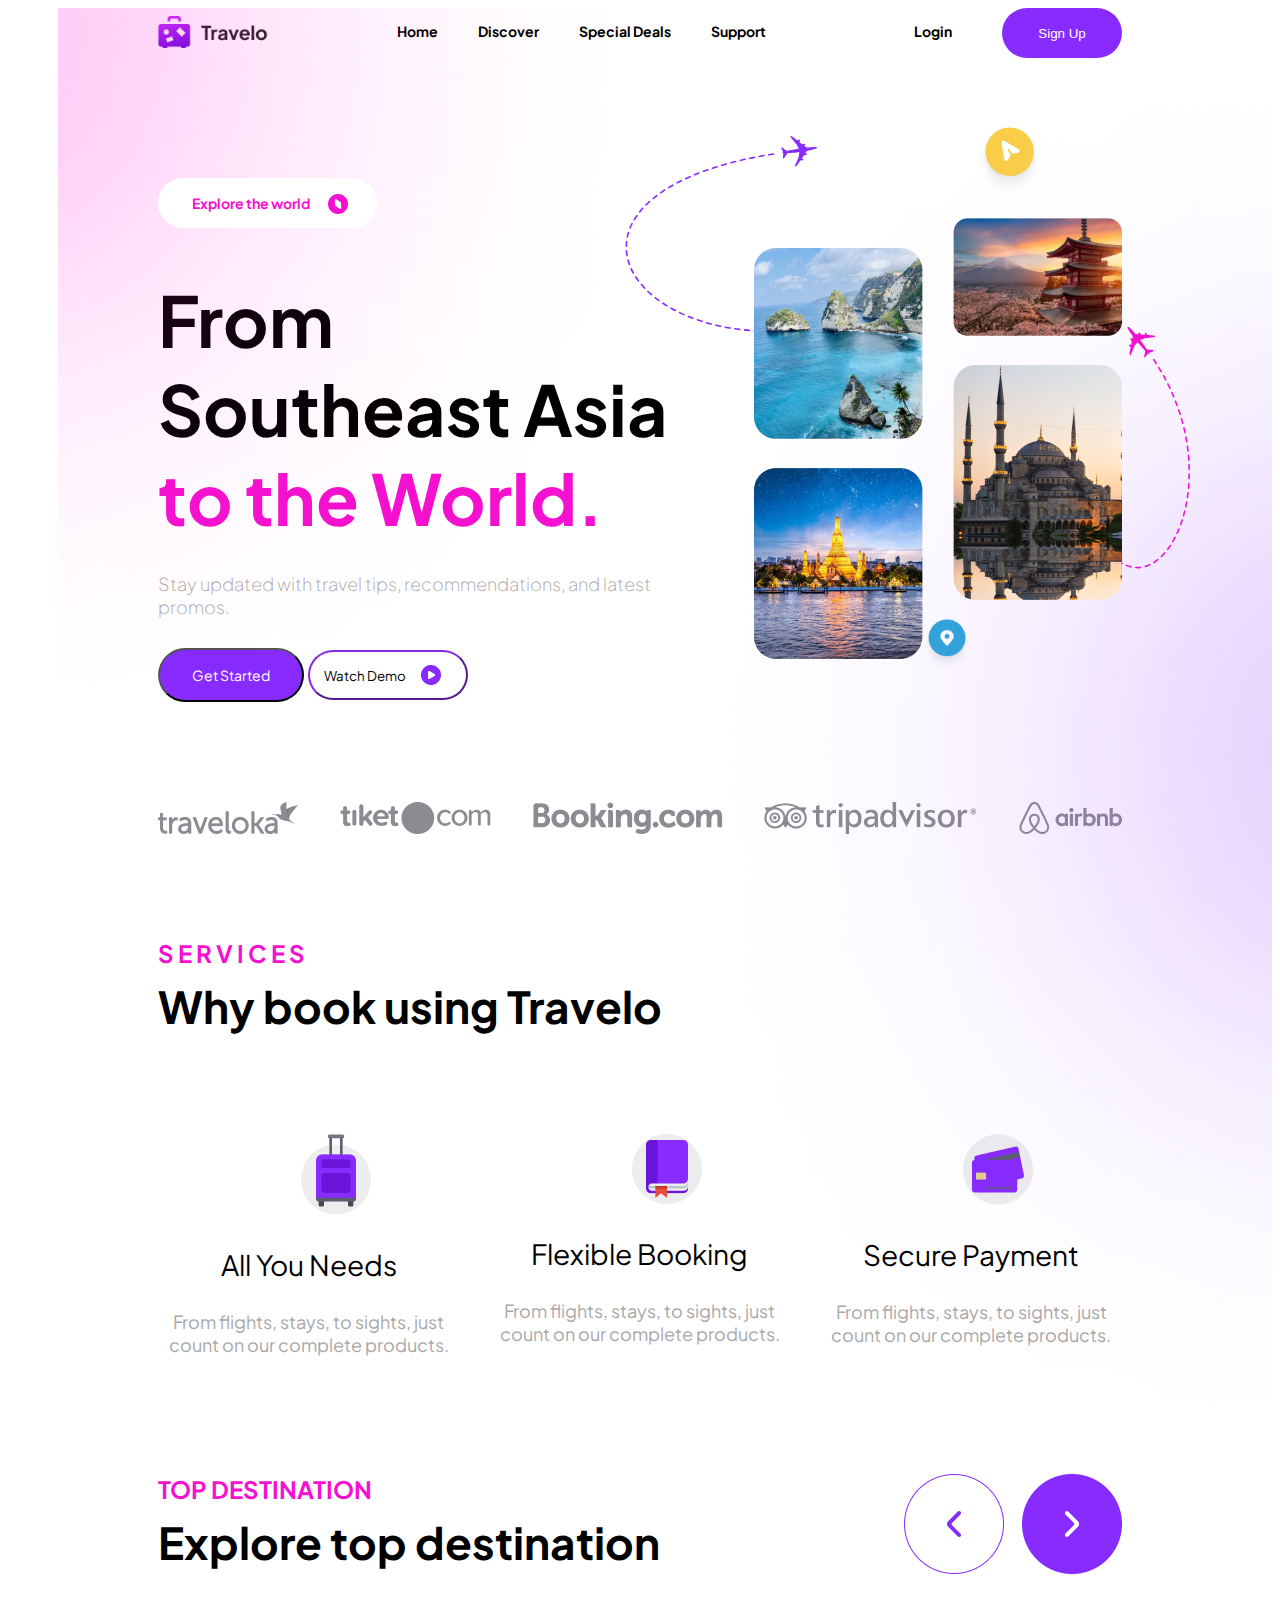
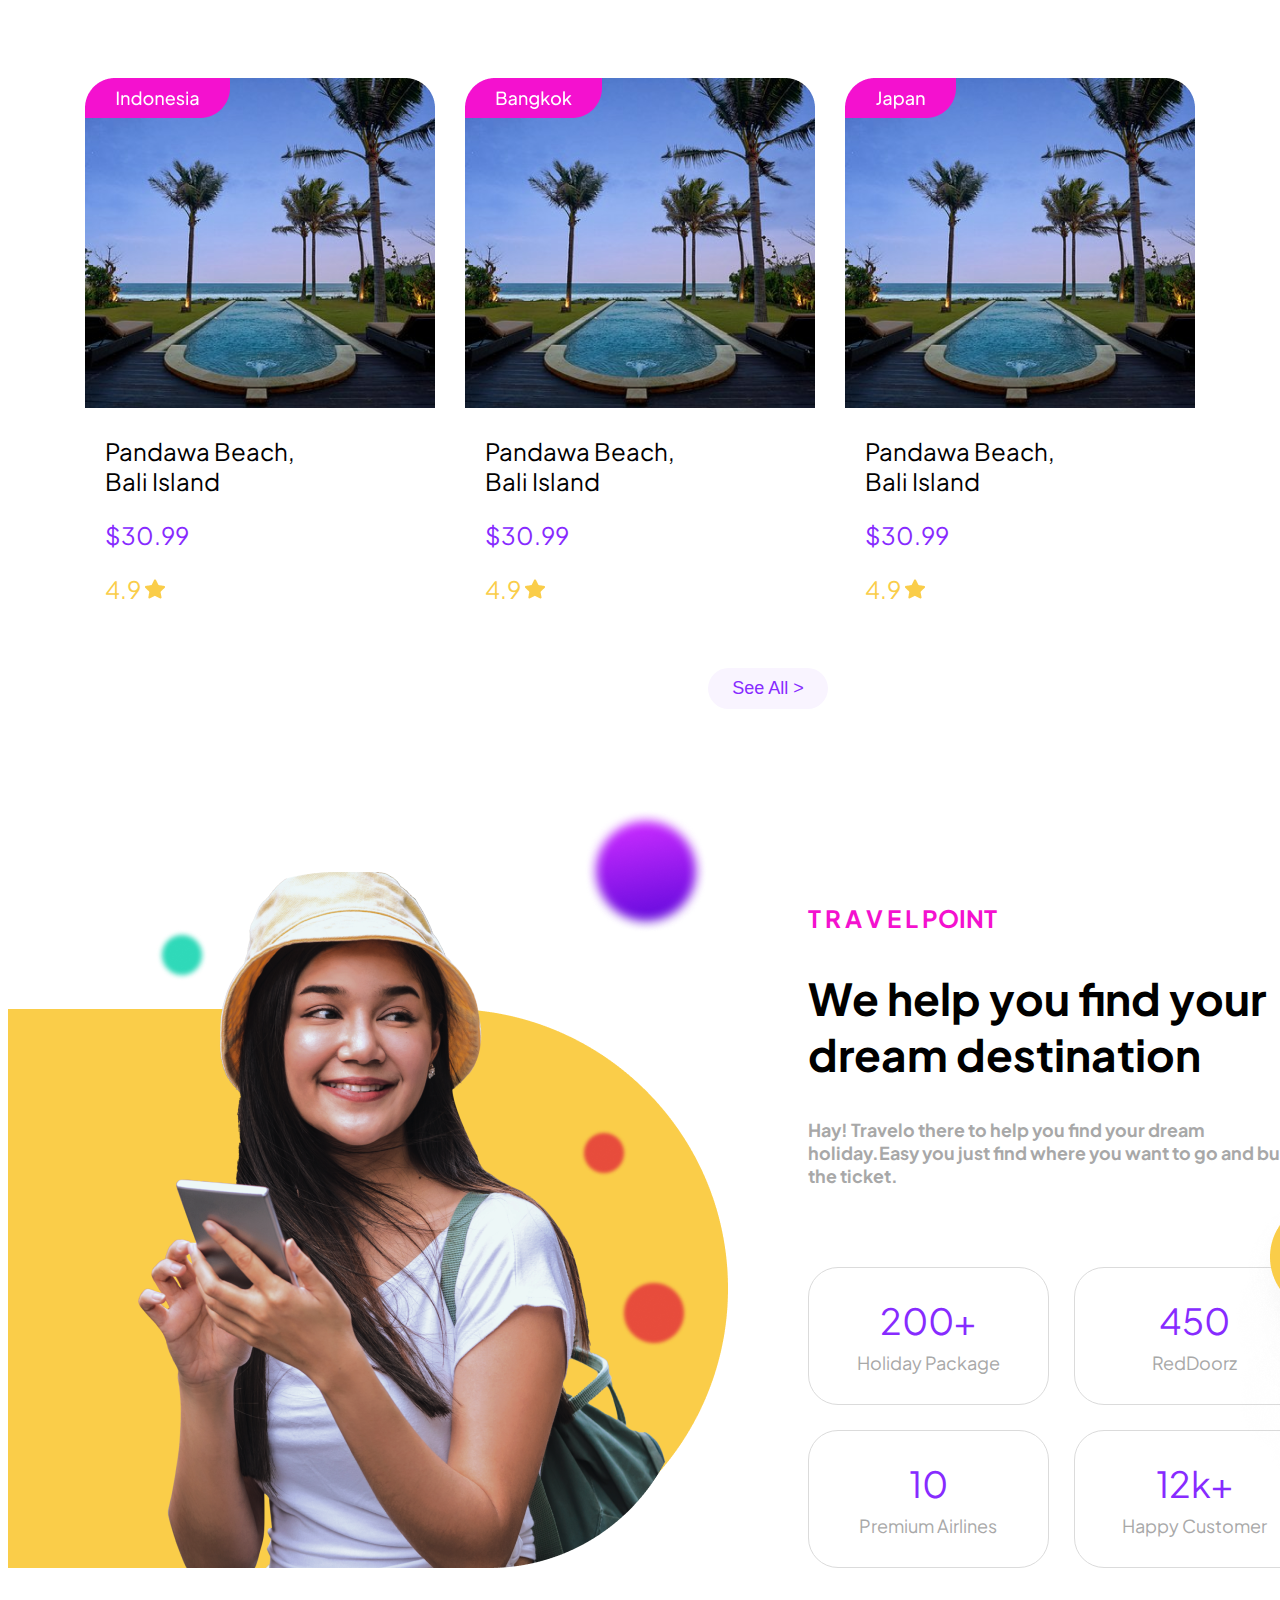
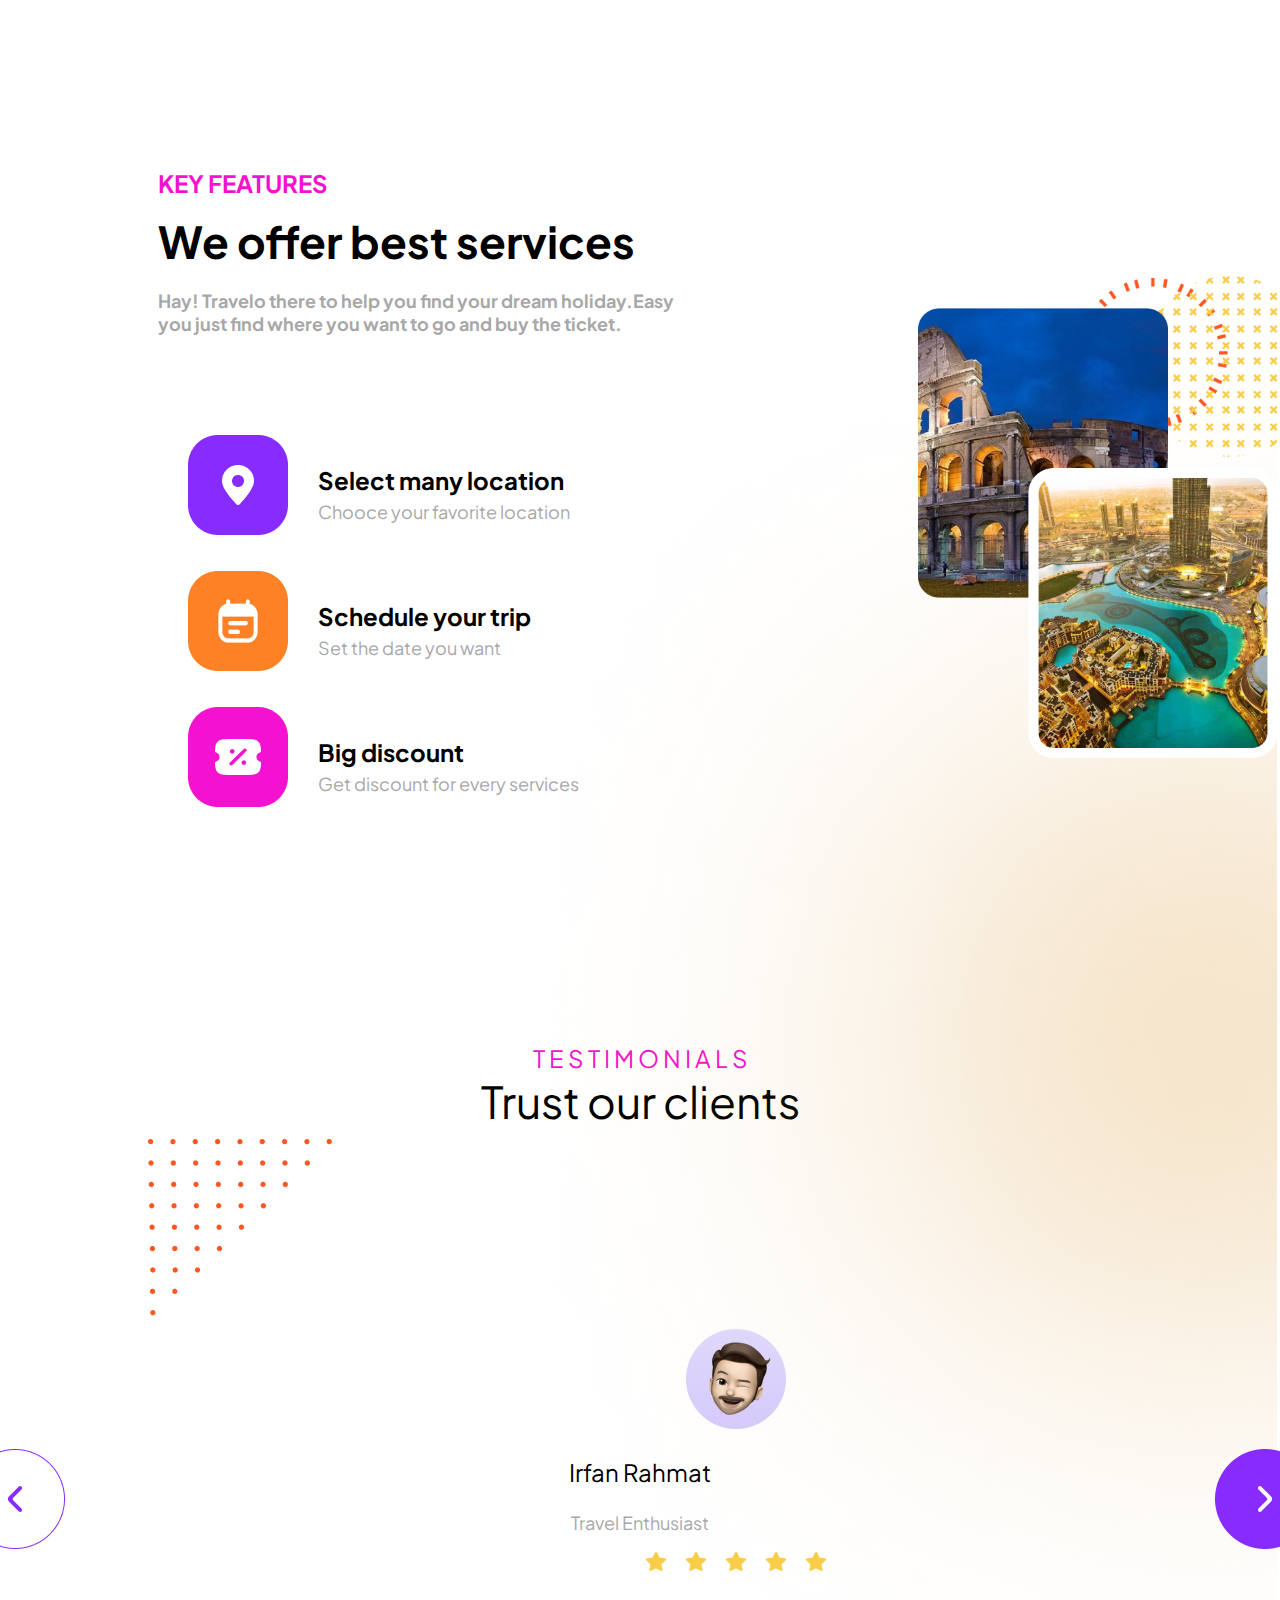
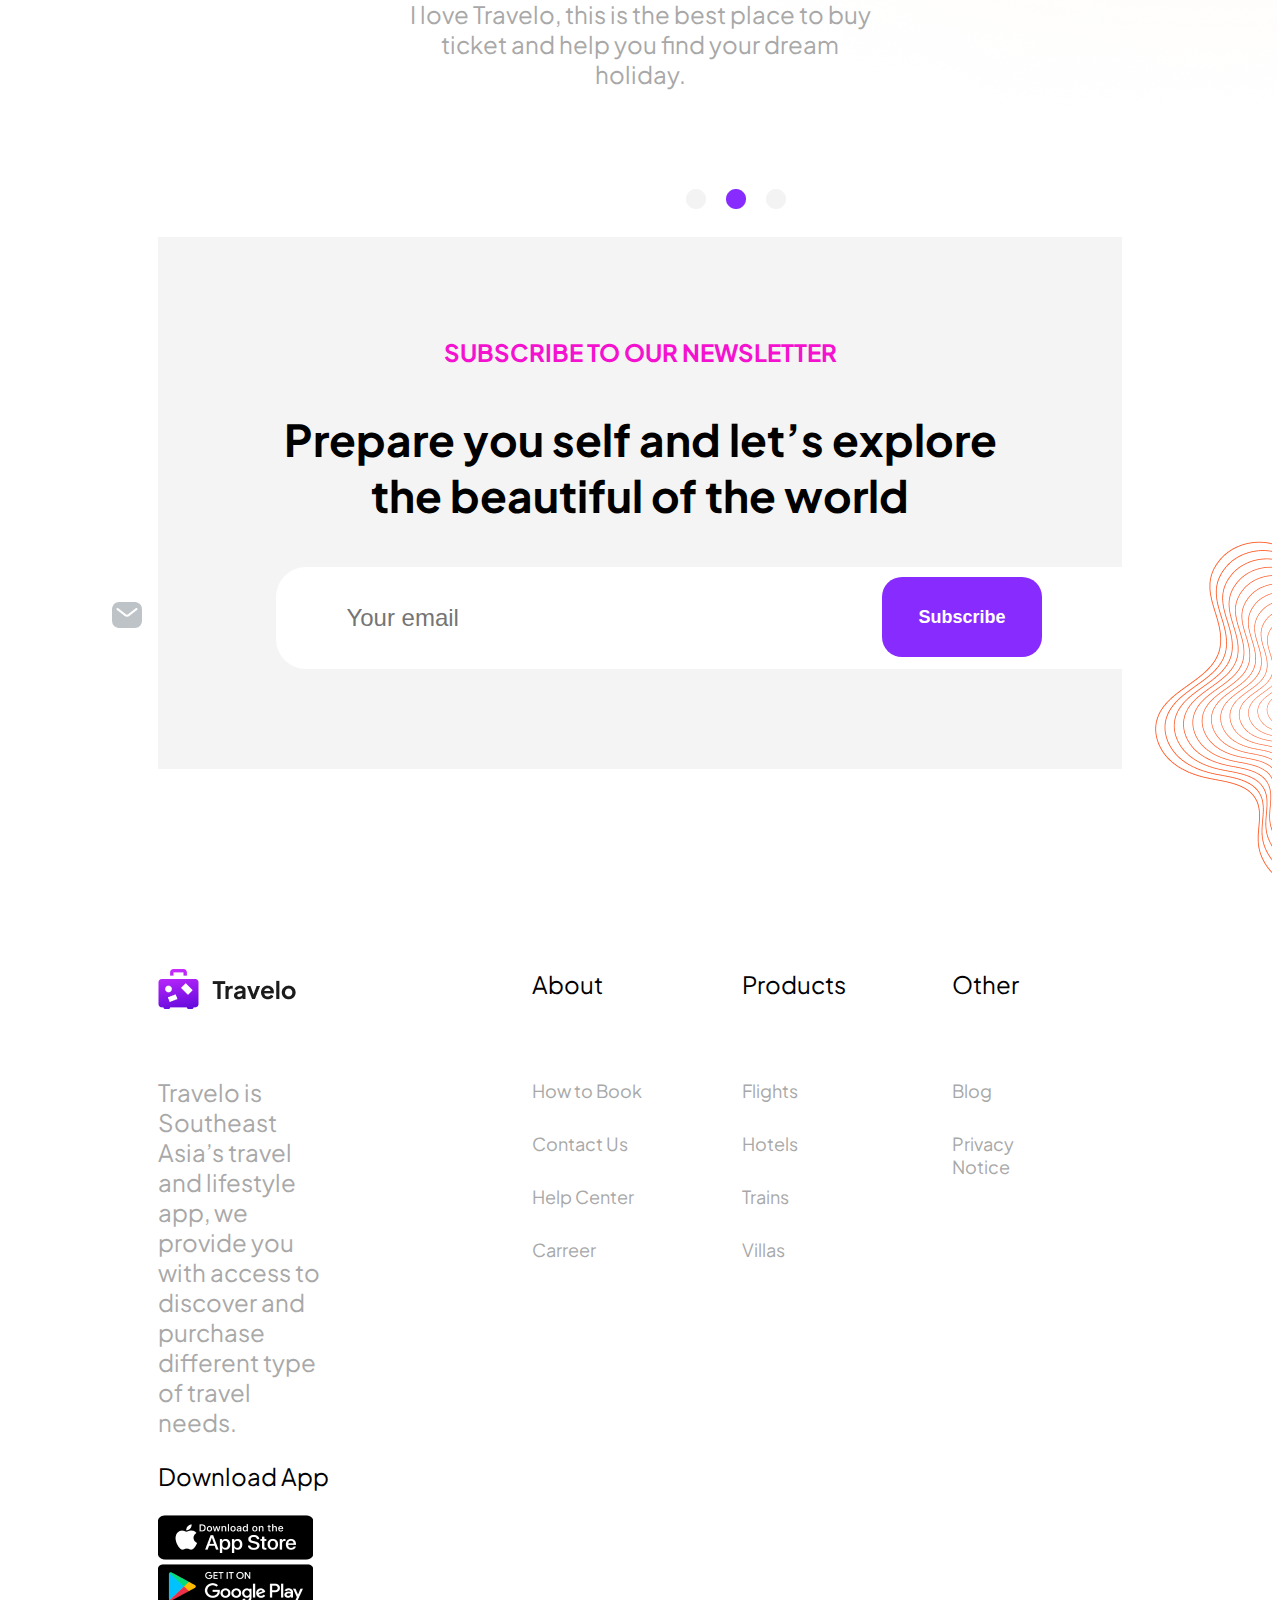
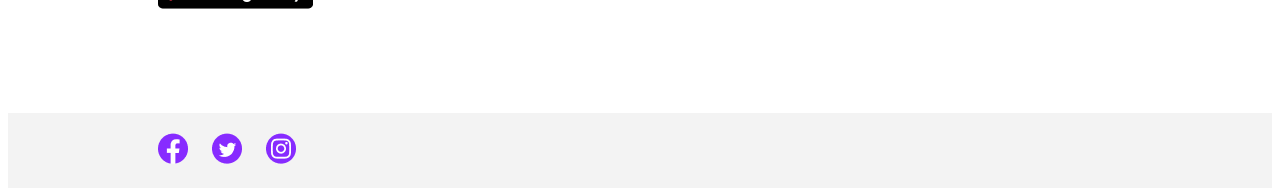
==== commit 5643ee4e: "commit" ====
--- a/travaelo.html
+++ b/travaelo.html
@@ -197,7 +197,14 @@
   margin-right: 150px;
   justify-content: space-between;
   margin-bottom: 100px;
-
+  position: relative;
+
+}
+
+.ellipse-24{
+  position: absolute;
+  right: -150px;
+  top: -800px;
 }
 
 .nav-3{
@@ -449,6 +456,14 @@
   margin-left: 150px;
   margin-top: 200px;
   margin-bottom: 200px;
+  position: relative;
+}
+
+.ellipse-25{
+  position: absolute;
+  right: -5px;
+  top: 120px;
+
 }
 .middle-2-box-1{
   width: 520px;
@@ -606,11 +621,140 @@
   left: -60px;
 }
 
-
-
-
-
-
+.middle-3-box{
+  margin-right: 150px;
+  margin-left: 150px;
+  background-color:rgba(244, 244, 244, 1) ;
+  margin-bottom: 200px;
+  position: relative;
+}
+
+.objects{
+  position: absolute;
+  right: -150px;
+  top: 220px;
+}
+
+.SUBSCRIBE{
+  color: rgba(244, 17, 207, 1);
+  font-size: 24px;
+  text-align: center ;
+  padding-top: 100px;
+  font-weight: bold;
+}
+
+.prepare{
+  font-size: 44px;
+  text-align: center;
+  margin-right:100px ;
+  margin-left:100px ;
+  font-weight: bolder;
+}
+
+.your-email{
+  width: 920px;
+  height: 100px;
+  border-radius: 30px;
+  margin-right:118.4px ;
+  margin-left:118.4px ;
+  color: rgba(189, 195, 199, 1);
+  font-size: 24px;
+  padding-left: 70px;
+  border: none;
+  position: relative;
+  margin-bottom: 100px;
+
+}
+
+.email{
+
+  position: absolute;
+  top: 365px;
+  right: 980px;
+
+}
+
+.sub-scribe{
+  width: 160px;
+  height: 80px;
+  background-color: rgba(135, 43, 255, 1);
+  padding: 10px;
+  font-size:18px ;
+  border-radius: 20px;
+  color: white;
+  border: none;
+  top: 340px;
+  right: 80px;
+  font-weight: bold;
+  position: absolute;
+
+}
+
+.last-box{
+  display: flex;
+  flex-direction: row;
+  margin-right: 150px;
+  margin-left:150px ;
+}
+
+.first-column{
+ 
+  width: 400px;
+  margin-right: 200px;
+}
+
+.travelo-is{
+  font-size: 24px;
+  color: rgba(168, 168, 168, 1);
+}
+
+.download-app{
+  font-size: 24px;
+}
+
+.travelo-phlast{
+  margin-bottom: 40px;
+}
+.ob-1{
+  font-size: 24px;
+  margin-top: 0px;
+  margin-bottom: 80px;
+}
+.ob-2{
+  color: rgba(168, 168, 168, 1);
+  font-size: 18px;
+  margin-bottom: 30px;
+  width: 120px;
+}
+
+.c-1{
+  margin-right: 90px;
+}
+.c-2{
+  margin-right: 90px;
+}
+.c-3{
+  margin-right: 50px;
+}
+.nav-9{
+  
+  background-color: rgba(243, 243, 243, 1);
+  padding-top: 20px;
+  padding-bottom: 20px;
+  margin-top: 100px;
+}
+
+.facebook{
+  margin-left: 150px;
+}
+
+.twitter{
+  margin-left: 20px;
+}
+
+.instagram{
+  margin-left: 20px;
+}
 
   </style>
 
@@ -628,6 +772,7 @@
     <div class="right">
 
       <img class="logo" src="New folder/Frame 1.png">
+      <img class="ellipse-23" src="travelo/assets/images/Ellipse 23.png">
 
     </div>
 
@@ -720,6 +865,7 @@
       <div > <img src="travelo/assets/images/Booking.png" ></div>
       <div > <img src="travelo/assets/images/Tripadvisor.png" ></div>
       <div > <img src="travelo/assets/images/Airbnb.png" ></div>
+      <img class="ellipse-24" src="travelo/assets/images/Ellipse 24.png">
 
     </nav>
 
@@ -873,6 +1019,8 @@
           <div class="offer-img"> <img src="travelo/assets/images/Frame 54.png"></div>
           <div> <p class="first-offer">Big discount</p> <p class="second-offer">Get discount for every services</p> </div>
         </div>
+
+        <img class="ellipse-25" src="travelo/assets/images/Ellipse 25.png">
 
 
       </div>
@@ -906,6 +1054,68 @@
         <img class="Graphic-Elements" src="travelo/assets/images/Graphic_Elements.png">
 
       </div>
+
+
+      <div class="middle-3-box">
+
+        <p class="SUBSCRIBE">SUBSCRIBE TO OUR NEWSLETTER</p>
+        <p class="prepare">Prepare you self and let’s explore the beautiful of the world</p>
+        <input class="your-email" type="text" placeholder="Your email">
+        <img class="email" src="travelo/assets/images/email.png">
+        <button class="sub-scribe">Subscribe</button>
+        <img class="objects" src="travelo/assets/images/OBJECTS.png">
+
+      </div>
+
+      <div class="last-box">
+
+        <div class="first-column">
+
+          <img class="travelo-phlast" src="New folder/Frame 1.png">
+          <p class="travelo-is">Travelo is Southeast Asia’s travel and lifestyle app, we provide you with access to discover and purchase different type of travel  needs.</p>
+          <p class="download-app">Download App</p>
+          <div> <img src="travelo/assets/images/Vector 5.png"> <img src="travelo/assets/images/Vector 4.png"> </div>
+
+        </div>
+
+        <div class="c-1">
+
+          <p class="ob-1">About</p>
+          <p class="ob-2">How to Book</p>
+          <p class="ob-2">Contact Us</p>
+          <p class="ob-2">Help Center</p>
+          <p class="ob-2">Carreer</p>
+
+        </div>
+
+        <div class="c-2">
+          <p class="ob-1">Products</p>
+          <p class="ob-2">Flights</p>
+          <p class="ob-2">Hotels</p>
+          <p class="ob-2">Trains</p>
+          <p class="ob-2">Villas</p>
+
+        </div>
+
+        <div class="c-3">
+
+          <p class="ob-1">Other</p>
+          <p class="ob-2">Blog</p>
+          <p class="ob-2">Privacy Notice</p>
+          
+
+        </div>
+
+
+      </div>
+
+      <nav class="nav-9">
+
+        <img class="facebook" src="travelo/assets/images/Group 7.png">
+        <img class="twitter" src="travelo/assets/images/Group22.png">
+        <img class="instagram" src="travelo/assets/images/Frame 86.png">
+
+      </nav>
   
    
   
--- a/header.css
+++ b/header.css
@@ -6,6 +6,7 @@
   flex-direction: row;
   justify-content: space-between;
   margin-bottom: 120px;
+  
 
 }
 
@@ -32,6 +33,11 @@
 
 .right{
   margin-left: 150px;
+  position: relative;
+}
+.ellipse-23{
+  position: absolute;
+  left: -100px;
 }
 
 .sign-button{
